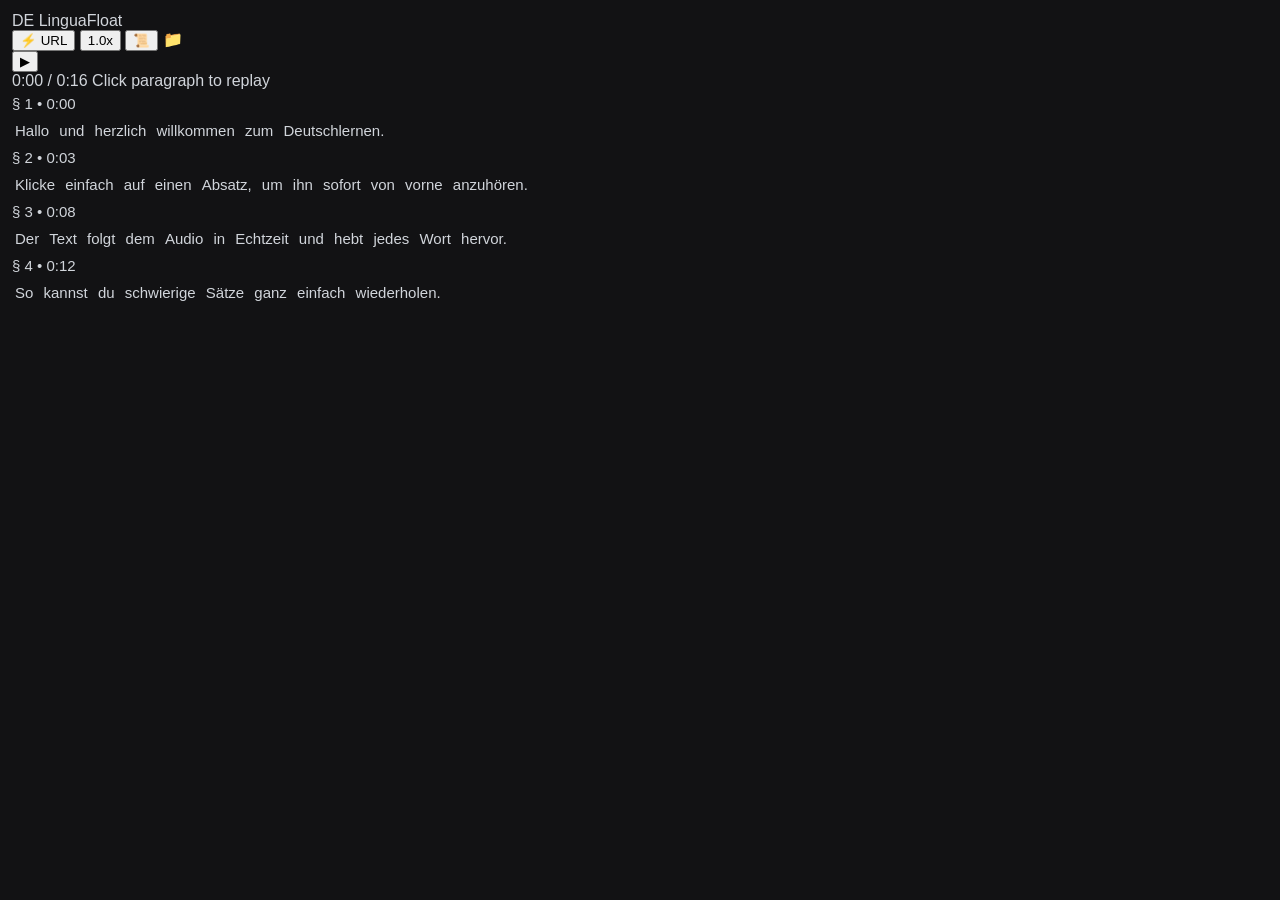
==== .antigravity/src/ui/index.html @ 496aa8ab "feat: redesign LinguaFloat corner widget with pywebview and paragraph replay" ====
<!DOCTYPE html>
<html lang="de">
<head>
  <meta charset="UTF-8">
  <meta name="viewport" content="width=device-width, initial-scale=1.0">
  <title>LinguaFloat DE</title>
  <link rel="stylesheet" href="style.css">
</head>
<body>

  <!-- Ultra-Compact Widget Container -->
  <div class="mini-app">

    <!-- Top Mini Toolbar (28px) -->
    <header class="mini-header">
      <div class="header-left">
        <span class="badge-de">DE</span>
        <span id="header-title" class="header-title">LinguaFloat</span>
      </div>

      <div class="header-right">
        <!-- Quick URL Input Button -->
        <button id="btn-open-url-modal" class="btn-tool" title="Load YouTube URL">⚡ URL</button>
        
        <!-- Speed Cycle Button -->
        <button id="btn-cycle-speed" class="btn-tool" title="Playback Speed">1.0x</button>

        <!-- Auto-scroll status indicator -->
        <button id="btn-toggle-scroll" class="btn-tool active" title="Auto-Scroll ON/OFF">📜</button>

        <!-- Local file load -->
        <label class="btn-tool" title="Open local audio/json">
          📁
          <input type="file" id="local-file-input" accept="audio/*,.json" style="display: none;">
        </label>
      </div>
    </header>

    <!-- Mini Player Bar (28px) -->
    <div class="mini-player-bar">
      <button id="btn-play-pause" class="btn-play-mini" title="Play / Pause">▶</button>
      
      <div class="time-and-progress">
        <div class="time-row">
          <span id="time-display" class="time-text">0:00 / 0:00</span>
          <span id="status-hint" class="status-hint">Click paragraph to replay</span>
        </div>
        <div id="progress-container" class="progress-container">
          <div id="progress-fill" class="progress-fill"></div>
        </div>
      </div>
    </div>

    <!-- YouTube Hidden / Mini Player Mount -->
    <div id="yt-player-container" class="yt-container" style="display: none;">
      <div id="yt-player"></div>
    </div>

    <!-- HTML5 Audio Element for Local / Streamed Audio -->
    <audio id="audio-engine" preload="auto" style="display: none;"></audio>

    <!-- Main Paragraphs Scroll Area -->
    <main id="transcript-container" class="transcript-scroll">
      <!-- Injected dynamically as .parrafo elements -->
    </main>

    <!-- Quick URL Modal / Dropdown -->
    <div id="url-modal" class="url-modal" style="display: none;">
      <div class="url-modal-content">
        <input 
          type="text" 
          id="yt-url-input" 
          class="url-input" 
          placeholder="Paste YouTube Link..."
        />
        <div class="modal-buttons">
          <button id="btn-submit-url" class="btn-modal-primary">Load</button>
          <button id="btn-close-modal" class="btn-modal-secondary">Cancel</button>
        </div>
      </div>
    </div>

  </div>

  <script src="app.js"></script>
</body>
</html>
---- .antigravity/src/ui/style.css ----
body {
    margin: 0;
    padding: 12px;
    background-color: #121214;
    color: #d1d5db;
    font-family: -apple-system, BlinkMacSystemFont, "Segoe UI", Roboto, sans-serif;
    overflow: hidden;
    display: flex;
    flex-direction: column;
    height: 100vh;
    box-sizing: border-box;
}

#audio-player {
    width: 100%;
    height: 36px;
    margin-bottom: 10px;
    outline: none;
}

#transcript-container {
    flex: 1;
    overflow-y: auto;
    line-height: 1.8;
    font-size: 15px;
    padding-right: 6px;
}

/* Custom minimal scrollbar */
#transcript-container::-webkit-scrollbar {
    width: 4px;
}

#transcript-container::-webkit-scrollbar-thumb {
    background: #374151;
    border-radius: 4px;
}

.word {
    cursor: pointer;
    padding: 1px 3px;
    border-radius: 4px;
    transition: background-color 0.12s ease, color 0.12s ease;
}

.word:hover {
    background-color: #27272a;
    color: #ffffff;
}

.word.active {
    background-color: #f59e0b;
    color: #000000;
    font-weight: 600;
}
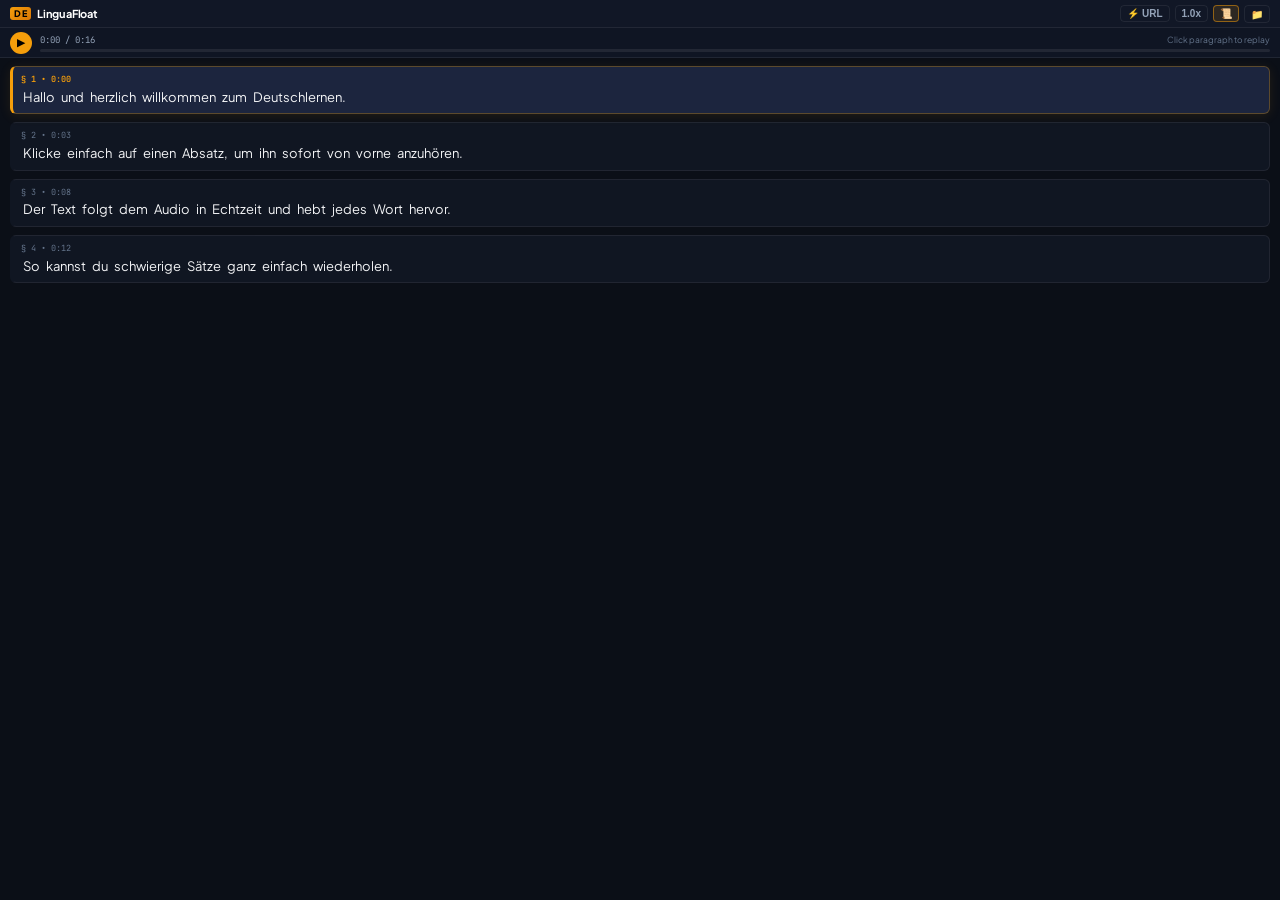
==== commit 7a4b0787: "feat: add animated processing loader and progress bar for URL loading" ====
--- a/.antigravity/src/ui/index.html
+++ b/.antigravity/src/ui/index.html
@@ -64,6 +64,19 @@
       <!-- Injected dynamically as .parrafo elements -->
     </main>
 
+    <!-- Processing Progress Overlay -->
+    <div id="loader-overlay" class="loader-overlay" style="display: none;">
+      <div class="loader-card">
+        <div class="loader-spinner"></div>
+        <div id="loader-title" class="loader-title">Processing Audio...</div>
+        <div id="loader-sub" class="loader-sub">Downloading audio stream...</div>
+        <div class="loader-track">
+          <div id="loader-bar" class="loader-bar"></div>
+        </div>
+        <span id="loader-pct" class="loader-pct">0%</span>
+      </div>
+    </div>
+
     <!-- Quick URL Modal / Dropdown -->
     <div id="url-modal" class="url-modal" style="display: none;">
       <div class="url-modal-content">
--- a/.antigravity/src/ui/style.css
+++ b/.antigravity/src/ui/style.css
@@ -1,55 +1,443 @@
-body {
-    margin: 0;
-    padding: 12px;
-    background-color: #121214;
-    color: #d1d5db;
-    font-family: -apple-system, BlinkMacSystemFont, "Segoe UI", Roboto, sans-serif;
-    overflow: hidden;
-    display: flex;
-    flex-direction: column;
-    height: 100vh;
-    box-sizing: border-box;
-}
-
-#audio-player {
-    width: 100%;
-    height: 36px;
-    margin-bottom: 10px;
-    outline: none;
-}
-
-#transcript-container {
-    flex: 1;
-    overflow-y: auto;
-    line-height: 1.8;
-    font-size: 15px;
-    padding-right: 6px;
-}
-
-/* Custom minimal scrollbar */
-#transcript-container::-webkit-scrollbar {
-    width: 4px;
-}
-
-#transcript-container::-webkit-scrollbar-thumb {
-    background: #374151;
-    border-radius: 4px;
-}
-
+@import url('https://fonts.googleapis.com/css2?family=Plus+Jakarta+Sans:wght@400;500;600;700&family=JetBrains+Mono:wght@400;600&display=swap');
+
+:root {
+  --bg-app: #0b0f17;
+  --bg-bar: #111726;
+  --bg-card: rgba(20, 27, 43, 0.6);
+  --bg-card-active: rgba(30, 41, 67, 0.9);
+  
+  --accent-gold: #f59e0b;
+  --accent-gold-glow: rgba(245, 158, 11, 0.3);
+  
+  --border-subtle: rgba(255, 255, 255, 0.07);
+  --border-active: #f59e0b;
+  
+  --text-main: #f3f4f6;
+  --text-muted: #94a3b8;
+  --text-dim: #64748b;
+  
+  --font-sans: 'Plus Jakarta Sans', -apple-system, sans-serif;
+  --font-mono: 'JetBrains Mono', monospace;
+}
+
+* {
+  box-sizing: border-box;
+  margin: 0;
+  padding: 0;
+}
+
+html, body {
+  width: 100%;
+  height: 100%;
+  overflow: hidden;
+  background-color: var(--bg-app);
+  color: var(--text-main);
+  font-family: var(--font-sans);
+  user-select: none;
+  -webkit-font-smoothing: antialiased;
+}
+
+/* Main Container */
+.mini-app {
+  display: flex;
+  flex-direction: column;
+  width: 100vw;
+  height: 100vh;
+  position: relative;
+}
+
+/* Top Mini Header (28px) */
+.mini-header {
+  height: 28px;
+  background: var(--bg-bar);
+  border-bottom: 1px solid var(--border-subtle);
+  display: flex;
+  align-items: center;
+  justify-content: space-between;
+  padding: 0 10px;
+  flex-shrink: 0;
+}
+
+.header-left {
+  display: flex;
+  align-items: center;
+  gap: 6px;
+}
+
+.badge-de {
+  background: linear-gradient(135deg, #f59e0b, #d97706);
+  color: #000;
+  font-size: 9px;
+  font-weight: 800;
+  padding: 1px 4px;
+  border-radius: 3px;
+  letter-spacing: 0.5px;
+}
+
+.header-title {
+  font-size: 11px;
+  font-weight: 700;
+  color: #ffffff;
+  letter-spacing: -0.2px;
+  white-space: nowrap;
+  overflow: hidden;
+  text-overflow: ellipsis;
+  max-width: 100px;
+}
+
+.header-right {
+  display: flex;
+  align-items: center;
+  gap: 5px;
+}
+
+.btn-tool {
+  background: transparent;
+  border: 1px solid var(--border-subtle);
+  color: var(--text-muted);
+  font-size: 10px;
+  font-weight: 600;
+  padding: 2px 6px;
+  border-radius: 4px;
+  cursor: pointer;
+  transition: all 0.12s ease;
+  display: flex;
+  align-items: center;
+  gap: 3px;
+}
+
+.btn-tool:hover {
+  background: rgba(255, 255, 255, 0.1);
+  color: #fff;
+  border-color: rgba(255, 255, 255, 0.2);
+}
+
+.btn-tool.active {
+  color: var(--accent-gold);
+  border-color: rgba(245, 158, 11, 0.5);
+  background: rgba(245, 158, 11, 0.12);
+}
+
+/* Mini Player Bar (28px) */
+.mini-player-bar {
+  height: 30px;
+  background: rgba(15, 22, 36, 0.95);
+  border-bottom: 1px solid var(--border-subtle);
+  display: flex;
+  align-items: center;
+  padding: 0 10px;
+  gap: 8px;
+  flex-shrink: 0;
+}
+
+.btn-play-mini {
+  width: 22px;
+  height: 22px;
+  border-radius: 50%;
+  background: var(--accent-gold);
+  color: #000;
+  font-size: 10px;
+  border: none;
+  cursor: pointer;
+  display: flex;
+  align-items: center;
+  justify-content: center;
+  flex-shrink: 0;
+  font-weight: 700;
+  transition: transform 0.1s ease, filter 0.1s ease;
+}
+
+.btn-play-mini:hover {
+  transform: scale(1.08);
+  filter: brightness(1.1);
+}
+
+.time-and-progress {
+  flex: 1;
+  display: flex;
+  flex-direction: column;
+  gap: 3px;
+}
+
+.time-row {
+  display: flex;
+  justify-content: space-between;
+  align-items: center;
+}
+
+.time-text {
+  font-family: var(--font-mono);
+  font-size: 9px;
+  color: var(--text-muted);
+}
+
+.status-hint {
+  font-size: 8.5px;
+  color: var(--text-dim);
+  text-align: right;
+  overflow: hidden;
+  text-overflow: ellipsis;
+  white-space: nowrap;
+}
+
+.progress-container {
+  width: 100%;
+  height: 3px;
+  background: rgba(255, 255, 255, 0.08);
+  border-radius: 2px;
+  cursor: pointer;
+  position: relative;
+  overflow: hidden;
+}
+
+.progress-fill {
+  width: 0%;
+  height: 100%;
+  background: var(--accent-gold);
+  border-radius: 2px;
+  transition: width 0.06s linear;
+}
+
+/* Scrollable Paragraphs Container */
+.transcript-scroll {
+  flex: 1;
+  overflow-y: auto;
+  padding: 8px 10px;
+  display: flex;
+  flex-direction: column;
+  gap: 8px;
+  scroll-behavior: smooth;
+}
+
+/* Minimal Scrollbar */
+.transcript-scroll::-webkit-scrollbar {
+  width: 4px;
+}
+.transcript-scroll::-webkit-scrollbar-thumb {
+  background: rgba(255, 255, 255, 0.15);
+  border-radius: 4px;
+}
+
+/* Paragraph (Parrafo) */
+.parrafo {
+  background: var(--bg-card);
+  border: 1px solid var(--border-subtle);
+  border-left: 3px solid transparent;
+  border-radius: 6px;
+  padding: 6px 8px;
+  line-height: 1.5;
+  font-size: 13px;
+  cursor: pointer;
+  transition: all 0.15s ease;
+  user-select: text;
+  position: relative;
+}
+
+.parrafo:hover {
+  background: rgba(30, 41, 62, 0.7);
+  border-color: rgba(255, 255, 255, 0.15);
+}
+
+.parrafo:active {
+  transform: scale(0.99);
+}
+
+/* Active Paragraph */
+.parrafo.active-parrafo {
+  background: var(--bg-card-active);
+  border-left-color: var(--border-active);
+  border-top-color: rgba(245, 158, 11, 0.3);
+  border-right-color: rgba(245, 158, 11, 0.3);
+  border-bottom-color: rgba(245, 158, 11, 0.3);
+  box-shadow: 0 2px 12px rgba(245, 158, 11, 0.1);
+}
+
+.parrafo-meta {
+  display: flex;
+  align-items: center;
+  justify-content: space-between;
+  margin-bottom: 2px;
+}
+
+.parrafo-tag {
+  font-family: var(--font-mono);
+  font-size: 8.5px;
+  color: var(--text-dim);
+}
+
+.parrafo.active-parrafo .parrafo-tag {
+  color: var(--accent-gold);
+  font-weight: 600;
+}
+
+/* Spoken Words */
 .word {
-    cursor: pointer;
-    padding: 1px 3px;
-    border-radius: 4px;
-    transition: background-color 0.12s ease, color 0.12s ease;
+  display: inline-block;
+  color: var(--text-main);
+  padding: 0 1px;
+  margin: 0 1px;
+  border-radius: 3px;
+  transition: background-color 0.1s ease, color 0.1s ease;
 }
 
 .word:hover {
-    background-color: #27272a;
-    color: #ffffff;
+  background-color: rgba(255, 255, 255, 0.15);
 }
 
 .word.active {
-    background-color: #f59e0b;
-    color: #000000;
-    font-weight: 600;
+  background-color: var(--accent-gold);
+  color: #000000;
+  font-weight: 700;
+  box-shadow: 0 0 8px var(--accent-gold-glow);
+}
+
+/* Quick URL Modal */
+.url-modal {
+  position: absolute;
+  top: 0;
+  left: 0;
+  width: 100%;
+  height: 100%;
+  background: rgba(0, 0, 0, 0.75);
+  backdrop-filter: blur(4px);
+  display: flex;
+  align-items: center;
+  justify-content: center;
+  padding: 12px;
+  z-index: 100;
+}
+
+.url-modal-content {
+  background: var(--bg-bar);
+  border: 1px solid var(--border-active);
+  border-radius: 8px;
+  padding: 12px;
+  width: 100%;
+  display: flex;
+  flex-direction: column;
+  gap: 8px;
+  box-shadow: 0 8px 24px rgba(0, 0, 0, 0.6);
+}
+
+.url-input {
+  background: rgba(0, 0, 0, 0.5);
+  border: 1px solid var(--border-subtle);
+  color: #fff;
+  font-size: 11px;
+  padding: 6px 8px;
+  border-radius: 4px;
+  outline: none;
+  font-family: var(--font-sans);
+}
+
+.url-input:focus {
+  border-color: var(--accent-gold);
+}
+
+.modal-buttons {
+  display: flex;
+  gap: 6px;
+  justify-content: flex-end;
+}
+
+.btn-modal-primary {
+  background: var(--accent-gold);
+  color: #000;
+  font-weight: 700;
+  font-size: 10px;
+  padding: 4px 10px;
+  border-radius: 4px;
+  border: none;
+  cursor: pointer;
+}
+
+.btn-modal-secondary {
+  background: transparent;
+  color: var(--text-muted);
+  font-size: 10px;
+  padding: 4px 8px;
+  border-radius: 4px;
+  border: 1px solid var(--border-subtle);
+  cursor: pointer;
+}
+
+/* Processing Loader Overlay */
+.loader-overlay {
+  position: absolute;
+  top: 0;
+  left: 0;
+  width: 100%;
+  height: 100%;
+  background: rgba(11, 15, 23, 0.88);
+  backdrop-filter: blur(8px);
+  display: flex;
+  align-items: center;
+  justify-content: center;
+  padding: 16px;
+  z-index: 200;
+}
+
+.loader-card {
+  background: rgba(17, 23, 38, 0.95);
+  border: 1px solid var(--border-active);
+  border-radius: 10px;
+  padding: 16px 14px;
+  width: 100%;
+  display: flex;
+  flex-direction: column;
+  align-items: center;
+  text-align: center;
+  gap: 8px;
+  box-shadow: 0 10px 30px rgba(0, 0, 0, 0.7);
+}
+
+.loader-spinner {
+  width: 24px;
+  height: 24px;
+  border: 2.5px solid rgba(245, 158, 11, 0.2);
+  border-top-color: var(--accent-gold);
+  border-radius: 50%;
+  animation: spin 0.8s linear infinite;
+}
+
+@keyframes spin {
+  to { transform: rotate(360deg); }
+}
+
+.loader-title {
+  font-size: 11px;
+  font-weight: 700;
+  color: #ffffff;
+}
+
+.loader-sub {
+  font-size: 9px;
+  color: var(--text-muted);
+  min-height: 14px;
+}
+
+.loader-track {
+  width: 100%;
+  height: 5px;
+  background: rgba(255, 255, 255, 0.08);
+  border-radius: 3px;
+  overflow: hidden;
+  position: relative;
+  margin-top: 2px;
+}
+
+.loader-bar {
+  width: 0%;
+  height: 100%;
+  background: linear-gradient(90deg, #f59e0b, #fbbf24);
+  border-radius: 3px;
+  transition: width 0.3s ease;
+  box-shadow: 0 0 10px var(--accent-gold-glow);
+}
+
+.loader-pct {
+  font-family: var(--font-mono);
+  font-size: 9px;
+  color: var(--accent-gold);
+  font-weight: 700;
 }
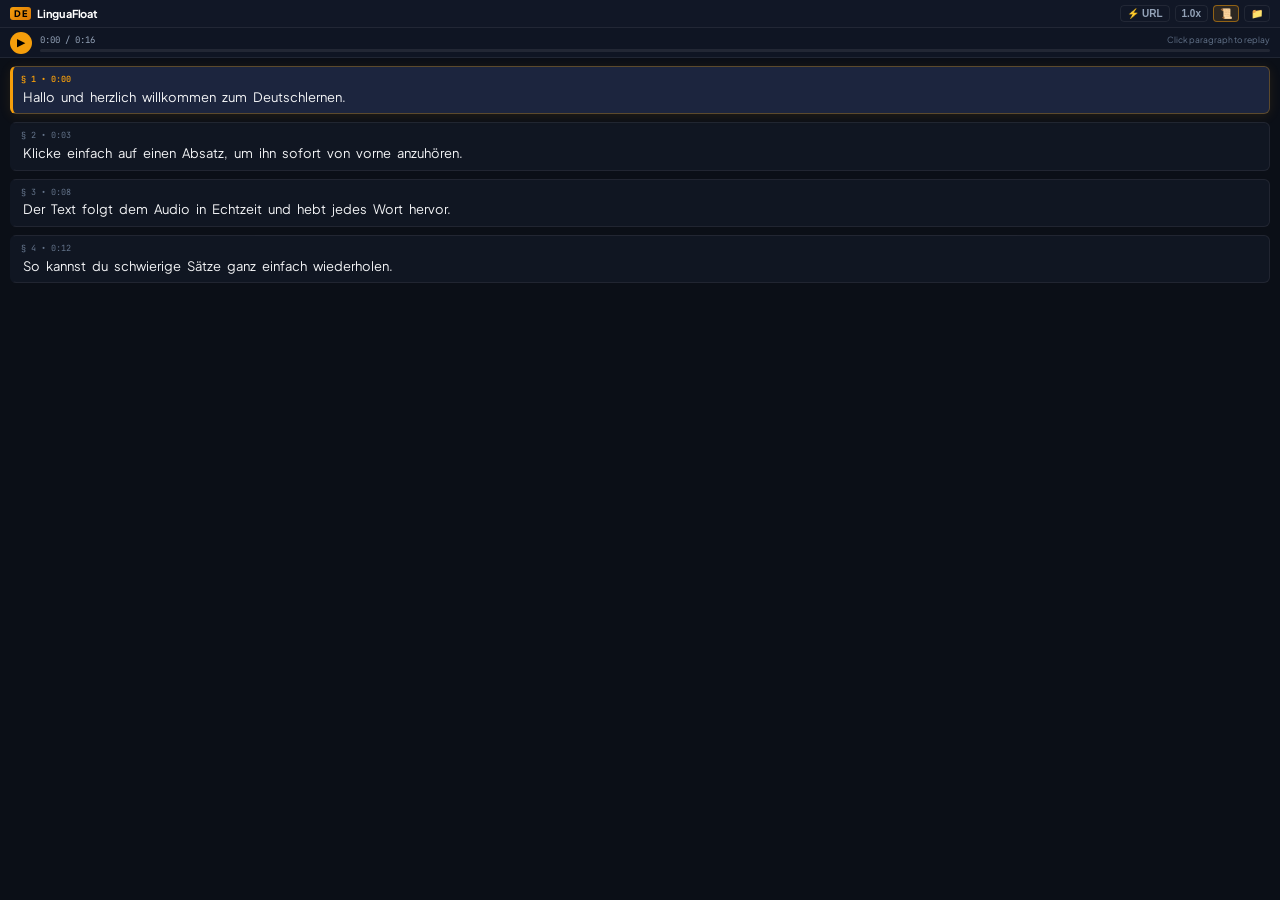
==== commit 4713fd22: "feat: add Saved Lessons library modal and automatic audio/transcript companion pairing" ====
--- a/.antigravity/src/ui/index.html
+++ b/.antigravity/src/ui/index.html
@@ -28,11 +28,9 @@
         <!-- Auto-scroll status indicator -->
         <button id="btn-toggle-scroll" class="btn-tool active" title="Auto-Scroll ON/OFF">📜</button>
 
-        <!-- Local file load -->
-        <label class="btn-tool" title="Open local audio/json">
-          📁
-          <input type="file" id="local-file-input" accept="audio/*,.json" style="display: none;">
-        </label>
+        <!-- Saved Library & Local file load -->
+        <button id="btn-open-library-modal" class="btn-tool" title="Saved Lessons & Local Files">📁</button>
+        <input type="file" id="local-file-input" accept="audio/*,.json" multiple style="display: none;">
       </div>
     </header>
 
@@ -93,6 +91,22 @@
       </div>
     </div>
 
+    <!-- Library Modal: Saved in downloads/ & Local files -->
+    <div id="library-modal" class="url-modal" style="display: none;">
+      <div class="url-modal-content library-modal-content">
+        <div class="library-header">
+          <span class="library-title">📁 Saved Lessons</span>
+          <button id="btn-close-library" class="btn-modal-close" title="Close">✕</button>
+        </div>
+        <div id="library-list" class="library-list">
+          <div class="library-loading">Loading saved lessons...</div>
+        </div>
+        <div class="library-footer">
+          <button id="btn-browse-local" class="btn-modal-secondary" style="width: 100%;">📂 Browse Local (Audio + JSON)</button>
+        </div>
+      </div>
+    </div>
+
   </div>
 
   <script src="app.js"></script>
--- a/.antigravity/src/ui/style.css
+++ b/.antigravity/src/ui/style.css
@@ -118,6 +118,13 @@
   background: rgba(245, 158, 11, 0.12);
 }
 
+.btn-tool.browsing {
+  color: #38bdf8;
+  border-color: rgba(56, 189, 248, 0.5);
+  background: rgba(56, 189, 248, 0.15);
+  box-shadow: 0 0 8px rgba(56, 189, 248, 0.25);
+}
+
 /* Mini Player Bar (28px) */
 .mini-player-bar {
   height: 30px;
@@ -178,6 +185,12 @@
   overflow: hidden;
   text-overflow: ellipsis;
   white-space: nowrap;
+  cursor: pointer;
+  transition: color 0.15s ease;
+}
+
+.status-hint:hover {
+  color: var(--accent-gold);
 }
 
 .progress-container {
@@ -203,10 +216,13 @@
   flex: 1;
   overflow-y: auto;
   padding: 8px 10px;
+  /* Generous bottom padding so any paragraph (including the last) can reach the top */
+  padding-bottom: calc(100vh - 90px);
   display: flex;
   flex-direction: column;
   gap: 8px;
   scroll-behavior: smooth;
+  position: relative;
 }
 
 /* Minimal Scrollbar */
@@ -361,6 +377,109 @@
   cursor: pointer;
 }
 
+/* Library Modal Styles */
+.library-modal-content {
+  max-height: 85vh;
+  display: flex;
+  flex-direction: column;
+}
+
+.library-header {
+  display: flex;
+  align-items: center;
+  justify-content: space-between;
+  border-bottom: 1px solid var(--border-subtle);
+  padding-bottom: 6px;
+}
+
+.library-title {
+  font-size: 11px;
+  font-weight: 700;
+  color: var(--accent-gold);
+}
+
+.btn-modal-close {
+  background: transparent;
+  border: none;
+  color: var(--text-muted);
+  font-size: 11px;
+  cursor: pointer;
+  padding: 2px 4px;
+  border-radius: 3px;
+}
+
+.btn-modal-close:hover {
+  color: #fff;
+  background: rgba(255, 255, 255, 0.1);
+}
+
+.library-list {
+  display: flex;
+  flex-direction: column;
+  gap: 6px;
+  max-height: 140px;
+  overflow-y: auto;
+  padding: 4px 0;
+}
+
+.library-item {
+  background: rgba(255, 255, 255, 0.04);
+  border: 1px solid var(--border-subtle);
+  border-radius: 5px;
+  padding: 6px 8px;
+  display: flex;
+  align-items: center;
+  justify-content: space-between;
+  cursor: pointer;
+  transition: all 0.12s ease;
+}
+
+.library-item:hover {
+  background: rgba(245, 158, 11, 0.12);
+  border-color: rgba(245, 158, 11, 0.4);
+}
+
+.library-item-info {
+  display: flex;
+  flex-direction: column;
+  gap: 2px;
+  overflow: hidden;
+  max-width: 190px;
+}
+
+.library-item-title {
+  font-size: 10.5px;
+  font-weight: 600;
+  color: #fff;
+  white-space: nowrap;
+  overflow: hidden;
+  text-overflow: ellipsis;
+}
+
+.library-item-meta {
+  font-size: 8.5px;
+  color: var(--text-dim);
+}
+
+.library-play-btn {
+  background: var(--accent-gold);
+  color: #000;
+  border: none;
+  font-size: 9px;
+  font-weight: 700;
+  padding: 3px 6px;
+  border-radius: 3px;
+  cursor: pointer;
+  flex-shrink: 0;
+}
+
+.library-loading, .library-empty {
+  font-size: 10px;
+  color: var(--text-dim);
+  text-align: center;
+  padding: 12px 0;
+}
+
 /* Processing Loader Overlay */
 .loader-overlay {
   position: absolute;
@@ -440,4 +559,4 @@
   font-size: 9px;
   color: var(--accent-gold);
   font-weight: 700;
-}+}
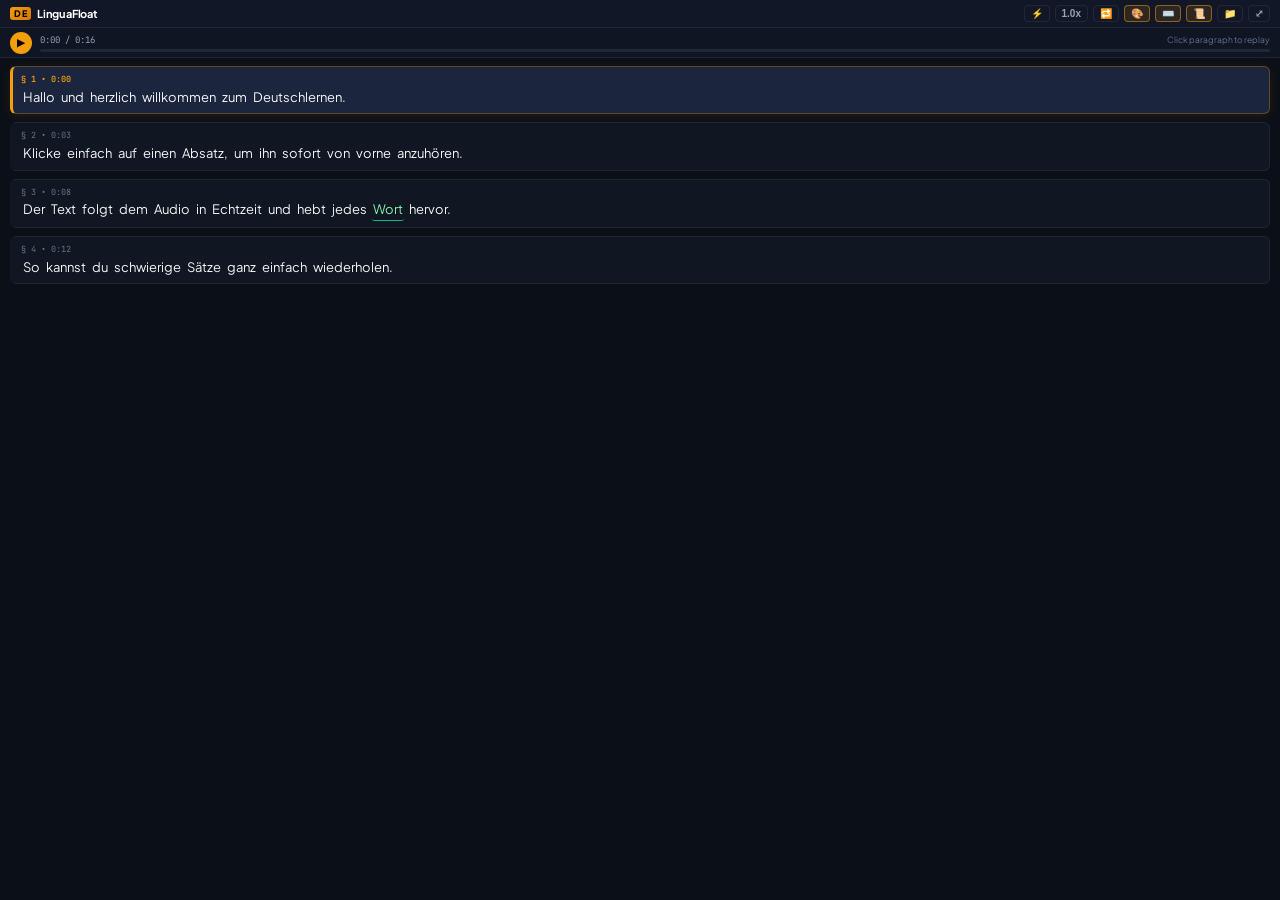
==== commit 5c779da1: "feat: implement noun gender highlighting, shadowing loop, local audio transcriber, shortcuts toggle," ====
--- a/.antigravity/src/ui/index.html
+++ b/.antigravity/src/ui/index.html
@@ -20,10 +20,19 @@
 
       <div class="header-right">
         <!-- Quick URL Input Button -->
-        <button id="btn-open-url-modal" class="btn-tool" title="Load YouTube URL">⚡ URL</button>
+        <button id="btn-open-url-modal" class="btn-tool" title="Load YouTube URL">⚡</button>
         
         <!-- Speed Cycle Button -->
         <button id="btn-cycle-speed" class="btn-tool" title="Playback Speed">1.0x</button>
+
+        <!-- Shadowing / Auto-Loop toggle -->
+        <button id="btn-cycle-loop" class="btn-tool" title="Loop Sentence: OFF / 1x / 2x / ∞">🔁</button>
+
+        <!-- Noun Gender Highlighting toggle (der=blue, die=red, das=green) -->
+        <button id="btn-toggle-gender" class="btn-tool active" title="Noun Genders (der=blue, die=red, das=green)">🎨</button>
+
+        <!-- Global Keyboard Shortcuts toggle (Space, R, Arrows) -->
+        <button id="btn-toggle-shortcuts" class="btn-tool active" title="Hotkeys: Space=Play, R=Replay, ↓/↑=Next/Prev">⌨️</button>
 
         <!-- Auto-scroll status indicator -->
         <button id="btn-toggle-scroll" class="btn-tool active" title="Auto-Scroll ON/OFF">📜</button>
@@ -31,8 +40,21 @@
         <!-- Saved Library & Local file load -->
         <button id="btn-open-library-modal" class="btn-tool" title="Saved Lessons & Local Files">📁</button>
         <input type="file" id="local-file-input" accept="audio/*,.json" multiple style="display: none;">
+
+        <!-- Ticker Mode toggle -->
+        <button id="btn-toggle-ticker" class="btn-tool" title="Ultra-Compact Ticker Mode (T)">⤢</button>
       </div>
     </header>
+
+    <!-- Ultra-compact Ticker Bar (Displayed in Ticker Mode) -->
+    <div id="ticker-bar" class="ticker-bar" style="display: none;">
+      <button id="btn-ticker-play" class="btn-play-mini" title="Play / Pause">▶</button>
+      <div id="ticker-text" class="ticker-text">
+        <span id="ticker-seg-badge" class="ticker-badge">§ 1</span>
+        <span id="ticker-words-mount" class="ticker-words-mount"></span>
+      </div>
+      <button id="btn-ticker-expand" class="btn-tool active" title="Expand Window (T)">⤢</button>
+    </div>
 
     <!-- Mini Player Bar (28px) -->
     <div class="mini-player-bar">
--- a/.antigravity/src/ui/style.css
+++ b/.antigravity/src/ui/style.css
@@ -307,6 +307,94 @@
   box-shadow: 0 0 8px var(--accent-gold-glow);
 }
 
+/* Noun Gender Highlighting (der=blue, die=red, das=green) */
+.genders-enabled .noun-m {
+  color: #93c5fd;
+  border-bottom: 1.5px solid #3b82f6;
+}
+.genders-enabled .noun-f {
+  color: #fca5a5;
+  border-bottom: 1.5px solid #ef4444;
+}
+.genders-enabled .noun-n {
+  color: #86efac;
+  border-bottom: 1.5px solid #10b981;
+}
+.genders-enabled .word.active.noun-m,
+.genders-enabled .word.active.noun-f,
+.genders-enabled .word.active.noun-n {
+  color: #000000;
+  border-bottom-color: transparent;
+}
+
+/* Loop / Shadowing Active Button */
+.btn-tool.looping {
+  color: #c084fc;
+  border-color: rgba(192, 132, 252, 0.5);
+  background: rgba(192, 132, 252, 0.15);
+  font-weight: 700;
+}
+
+/* Ultra-Compact Ticker Bar (36px mini strip) */
+.ticker-bar {
+  height: 36px;
+  width: 100vw;
+  background: rgba(15, 22, 36, 0.98);
+  display: flex;
+  align-items: center;
+  padding: 0 8px;
+  gap: 8px;
+  border-bottom: 1px solid var(--border-active);
+  box-sizing: border-box;
+  overflow: hidden;
+  user-select: none;
+}
+
+.ticker-text {
+  flex: 1;
+  display: flex;
+  align-items: center;
+  gap: 6px;
+  overflow: hidden;
+  white-space: nowrap;
+}
+
+.ticker-badge {
+  font-family: var(--font-mono);
+  font-size: 8px;
+  background: rgba(245, 158, 11, 0.2);
+  color: var(--accent-gold);
+  border: 1px solid rgba(245, 158, 11, 0.4);
+  padding: 1px 4px;
+  border-radius: 3px;
+  flex-shrink: 0;
+}
+
+.ticker-words-mount {
+  font-size: 11px;
+  color: #cbd5e1;
+  overflow: hidden;
+  text-overflow: ellipsis;
+  white-space: nowrap;
+}
+
+.mini-app.ticker-active .mini-header,
+.mini-app.ticker-active .mini-player-bar,
+.mini-app.ticker-active .transcript-scroll {
+  display: none !important;
+}
+
+.mini-app.ticker-active {
+  height: 36px !important;
+  min-height: 36px !important;
+  max-height: 36px !important;
+  overflow: hidden;
+}
+
+.mini-app.ticker-active #ticker-bar {
+  display: flex !important;
+}
+
 /* Quick URL Modal */
 .url-modal {
   position: absolute;
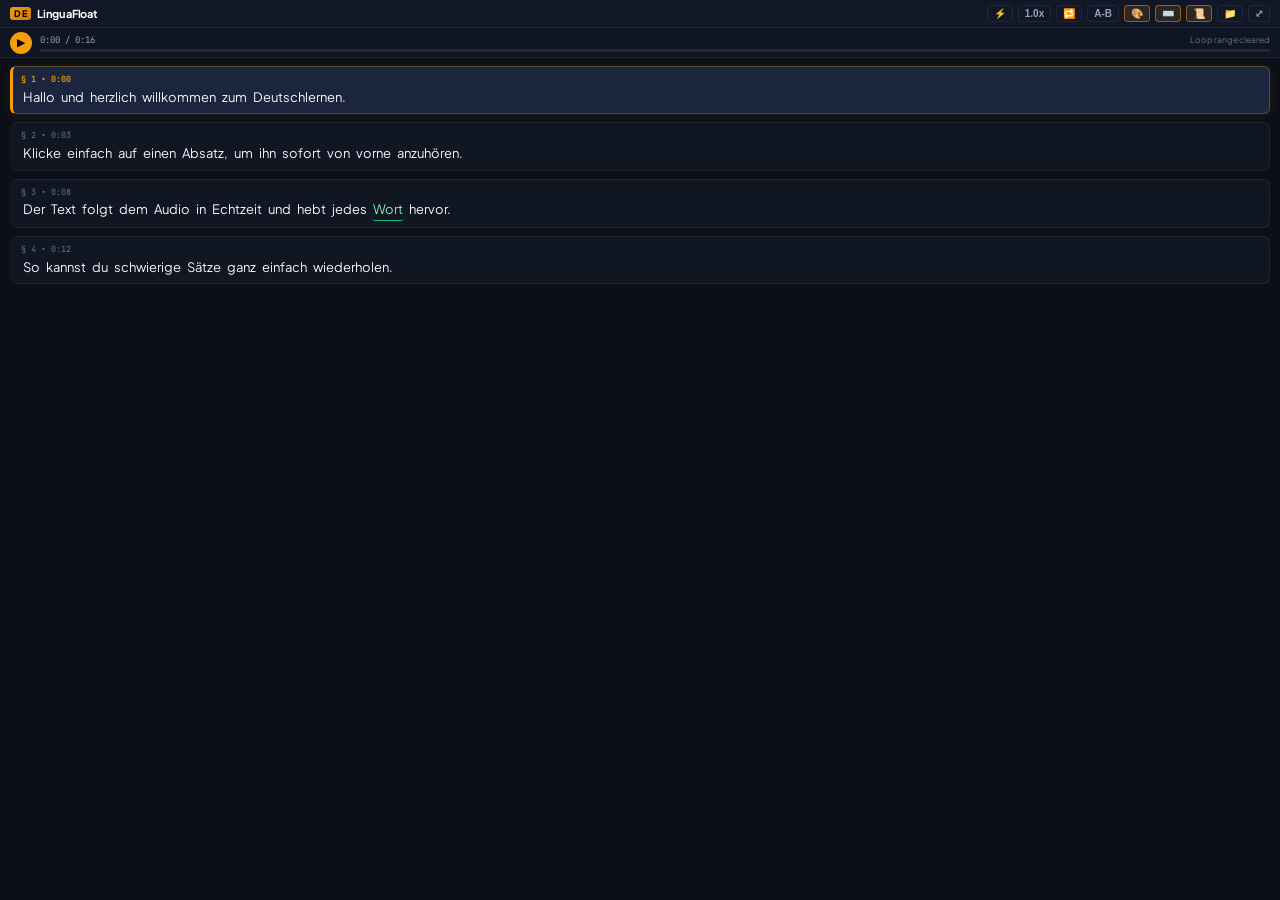
==== commit ebf96dfd: "feat: add multi-paragraph range selection and A-B loop cycle" ====
--- a/.antigravity/src/ui/index.html
+++ b/.antigravity/src/ui/index.html
@@ -27,6 +27,9 @@
 
         <!-- Shadowing / Auto-Loop toggle -->
         <button id="btn-cycle-loop" class="btn-tool" title="Loop Sentence: OFF / 1x / 2x / ∞">🔁</button>
+
+        <!-- Multi-Paragraph A-B Range Loop -->
+        <button id="btn-ab-loop" class="btn-tool" title="Multi-Paragraph Loop (Shift+Click or click here)">A-B</button>
 
         <!-- Noun Gender Highlighting toggle (der=blue, die=red, das=green) -->
         <button id="btn-toggle-gender" class="btn-tool active" title="Noun Genders (der=blue, die=red, das=green)">🎨</button>
@@ -63,6 +66,7 @@
       <div class="time-and-progress">
         <div class="time-row">
           <span id="time-display" class="time-text">0:00 / 0:00</span>
+          <span id="range-badge" class="range-badge" style="display: none;" title="Click to clear loop range">🔁 § A–B ✕</span>
           <span id="status-hint" class="status-hint">Click paragraph to replay</span>
         </div>
         <div id="progress-container" class="progress-container">
--- a/.antigravity/src/ui/style.css
+++ b/.antigravity/src/ui/style.css
@@ -268,6 +268,68 @@
   box-shadow: 0 2px 12px rgba(245, 158, 11, 0.1);
 }
 
+/* Multi-Paragraph Loop Range Styling */
+.parrafo.in-loop-range {
+  background: rgba(168, 85, 247, 0.08);
+  border-left: 3px solid #c084fc;
+}
+
+.parrafo.loop-range-start {
+  border-top: 1px solid rgba(192, 132, 252, 0.5);
+  box-shadow: 0 -2px 8px rgba(192, 132, 252, 0.15);
+}
+
+.parrafo.loop-range-end {
+  border-bottom: 1px solid rgba(192, 132, 252, 0.5);
+  box-shadow: 0 2px 8px rgba(192, 132, 252, 0.15);
+}
+
+.parrafo.in-loop-range.active-parrafo {
+  background: rgba(168, 85, 247, 0.18);
+  border-left-color: var(--accent-gold);
+  box-shadow: 0 2px 14px rgba(245, 158, 11, 0.18);
+}
+
+.loop-range-badge {
+  font-family: var(--font-mono);
+  font-size: 8px;
+  font-weight: 800;
+  padding: 0 4px;
+  border-radius: 2px;
+  background: #a855f7;
+  color: #fff;
+  margin-right: 4px;
+  display: inline-block;
+}
+
+.range-badge {
+  font-family: var(--font-mono);
+  font-size: 8.5px;
+  font-weight: 700;
+  background: rgba(168, 85, 247, 0.2);
+  color: #c084fc;
+  border: 1px solid rgba(168, 85, 247, 0.4);
+  padding: 1px 5px;
+  border-radius: 3px;
+  cursor: pointer;
+  transition: all 0.15s ease;
+  white-space: nowrap;
+}
+
+.range-badge:hover {
+  background: rgba(239, 68, 68, 0.25);
+  color: #f87171;
+  border-color: rgba(239, 68, 68, 0.5);
+}
+
+.btn-tool.range-active {
+  color: #c084fc;
+  border-color: rgba(192, 132, 252, 0.6);
+  background: rgba(192, 132, 252, 0.2);
+  box-shadow: 0 0 8px rgba(192, 132, 252, 0.35);
+  font-weight: 700;
+}
+
 .parrafo-meta {
   display: flex;
   align-items: center;
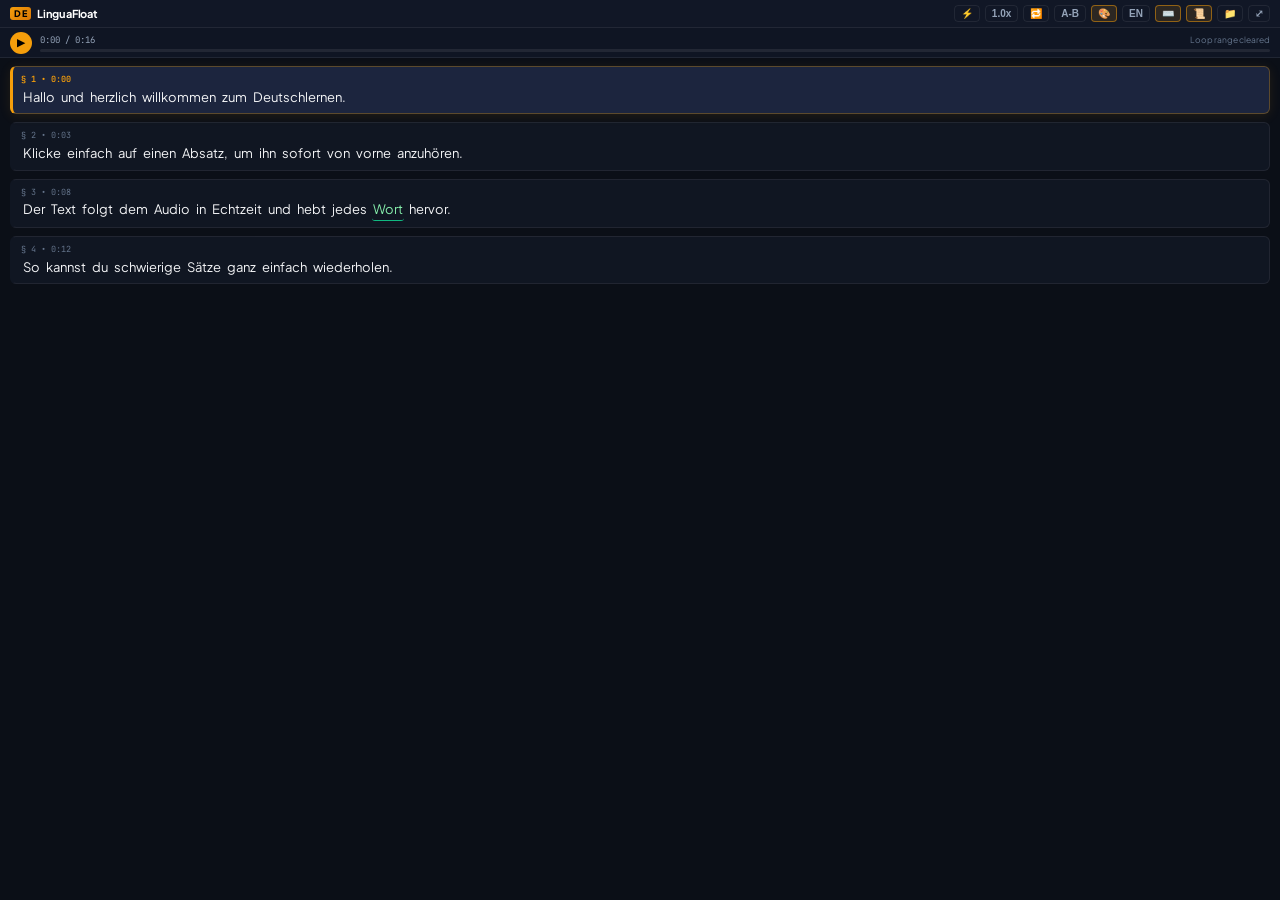
==== commit fd50eb1e: "feat: in-app rename modal, english translation subtitles, and background-safe looping engine" ====
--- a/.antigravity/src/ui/index.html
+++ b/.antigravity/src/ui/index.html
@@ -33,6 +33,9 @@
 
         <!-- Noun Gender Highlighting toggle (der=blue, die=red, das=green) -->
         <button id="btn-toggle-gender" class="btn-tool active" title="Noun Genders (der=blue, die=red, das=green)">🎨</button>
+
+        <!-- English Translation Toggle (Show/Hide English text) -->
+        <button id="btn-toggle-translation" class="btn-tool" title="Show / Hide English Translations (E)">EN</button>
 
         <!-- Global Keyboard Shortcuts toggle (Space, R, Arrows) -->
         <button id="btn-toggle-shortcuts" class="btn-tool active" title="Hotkeys: Space=Play, R=Replay, ↓/↑=Next/Prev">⌨️</button>
@@ -88,6 +91,16 @@
       <!-- Injected dynamically as .parrafo elements -->
     </main>
 
+    <!-- Floating Selected Expression Popover -->
+    <div id="expression-popover" class="expression-popover" style="display: none;">
+      <div class="popover-top">
+        <span class="popover-badge">DE ➔ EN</span>
+        <button id="btn-close-popover" class="btn-popover-close" title="Close">✕</button>
+      </div>
+      <div id="popover-de-text" class="popover-original"></div>
+      <div id="popover-en-text" class="popover-translation">Translating...</div>
+    </div>
+
     <!-- Processing Progress Overlay -->
     <div id="loader-overlay" class="loader-overlay" style="display: none;">
       <div class="loader-card">
@@ -117,6 +130,25 @@
       </div>
     </div>
 
+    <!-- In-App Lesson Rename Modal -->
+    <div id="rename-modal" class="url-modal" style="display: none;">
+      <div class="url-modal-content rename-modal-content">
+        <div class="library-header">
+          <span class="library-title">✏️ Rename Lesson</span>
+          <button id="btn-close-rename" class="btn-modal-close" title="Close">✕</button>
+        </div>
+        <div class="rename-body">
+          <p class="modal-hint">Enter new name for audio and transcript:</p>
+          <input type="text" id="rename-input" class="url-input" placeholder="Lesson title..." spellcheck="false" autocomplete="off" />
+          <div id="rename-error" class="modal-error-msg" style="display: none;"></div>
+        </div>
+        <div class="modal-buttons" style="margin-top: 8px;">
+          <button id="btn-confirm-rename" class="btn-modal-primary">Rename</button>
+          <button id="btn-cancel-rename" class="btn-modal-secondary">Cancel</button>
+        </div>
+      </div>
+    </div>
+
     <!-- Library Modal: Saved in downloads/ & Local files -->
     <div id="library-modal" class="url-modal" style="display: none;">
       <div class="url-modal-content library-modal-content">
--- a/.antigravity/src/ui/style.css
+++ b/.antigravity/src/ui/style.css
@@ -611,6 +611,30 @@
   color: var(--text-dim);
 }
 
+.library-item-actions {
+  display: flex;
+  align-items: center;
+  gap: 4px;
+  flex-shrink: 0;
+}
+
+.library-btn-rename {
+  background: rgba(255, 255, 255, 0.08);
+  color: var(--text-muted);
+  border: 1px solid rgba(255, 255, 255, 0.15);
+  font-size: 9px;
+  padding: 3px 5px;
+  border-radius: 3px;
+  cursor: pointer;
+  transition: all 0.12s ease;
+}
+
+.library-btn-rename:hover {
+  background: rgba(168, 85, 247, 0.25);
+  color: #c084fc;
+  border-color: rgba(168, 85, 247, 0.5);
+}
+
 .library-play-btn {
   background: var(--accent-gold);
   color: #000;
@@ -621,6 +645,15 @@
   border-radius: 3px;
   cursor: pointer;
   flex-shrink: 0;
+}
+
+.header-title.has-lesson {
+  cursor: pointer;
+}
+
+.header-title.has-lesson:hover {
+  color: var(--accent-gold);
+  text-decoration: underline;
 }
 
 .library-loading, .library-empty {
@@ -710,3 +743,140 @@
   color: var(--accent-gold);
   font-weight: 700;
 }
+
+/* English Translation Styles */
+.btn-tool#btn-toggle-translation.active {
+  background: rgba(56, 189, 248, 0.2);
+  color: #38bdf8;
+  border-color: rgba(56, 189, 248, 0.5);
+  box-shadow: 0 0 8px rgba(56, 189, 248, 0.3);
+}
+
+.parrafo-translation {
+  margin-top: 4px;
+  padding-top: 3px;
+  border-top: 1px dashed rgba(255, 255, 255, 0.08);
+  font-size: 10.5px;
+  line-height: 1.35;
+  color: #94a3b8;
+  font-style: italic;
+  user-select: text;
+  transition: color 0.15s ease;
+}
+
+.parrafo.active-parrafo .parrafo-translation {
+  color: #e2e8f0;
+  border-top-color: rgba(245, 158, 11, 0.25);
+}
+
+.parrafo-translation.translating {
+  color: var(--text-dim);
+  font-style: italic;
+  opacity: 0.7;
+  animation: pulse-trans 1.4s ease-in-out infinite;
+}
+
+@keyframes pulse-trans {
+  0%, 100% { opacity: 0.4; }
+  50% { opacity: 0.9; }
+}
+
+/* In-App Rename Modal */
+.rename-modal-content {
+  width: 290px;
+  max-width: 92vw;
+  display: flex;
+  flex-direction: column;
+  gap: 8px;
+}
+
+.rename-body {
+  display: flex;
+  flex-direction: column;
+  gap: 4px;
+}
+
+.modal-hint {
+  font-size: 9.5px;
+  color: var(--text-muted);
+  margin-bottom: 2px;
+}
+
+.modal-error-msg {
+  font-size: 9.5px;
+  color: #f87171;
+  background: rgba(239, 68, 68, 0.12);
+  border: 1px solid rgba(239, 68, 68, 0.3);
+  border-radius: 3px;
+  padding: 4px 6px;
+  margin-top: 4px;
+}
+
+/* Expression Translation Popover */
+.expression-popover {
+  position: absolute;
+  z-index: 1200;
+  background: rgba(15, 23, 42, 0.96);
+  backdrop-filter: blur(12px);
+  border: 1px solid rgba(56, 189, 248, 0.4);
+  border-radius: 6px;
+  padding: 6px 9px;
+  box-shadow: 0 6px 20px rgba(0, 0, 0, 0.6), 0 0 10px rgba(56, 189, 248, 0.2);
+  min-width: 140px;
+  max-width: 250px;
+  font-size: 10px;
+  animation: popoverFadeIn 0.15s ease-out;
+  pointer-events: auto;
+}
+
+@keyframes popoverFadeIn {
+  from { opacity: 0; transform: translateY(4px); }
+  to { opacity: 1; transform: translateY(0); }
+}
+
+.popover-top {
+  display: flex;
+  align-items: center;
+  justify-content: space-between;
+  margin-bottom: 3px;
+  gap: 6px;
+}
+
+.popover-badge {
+  font-family: var(--font-mono);
+  font-size: 8px;
+  font-weight: 700;
+  color: #38bdf8;
+  background: rgba(56, 189, 248, 0.15);
+  padding: 1px 4px;
+  border-radius: 2px;
+}
+
+.btn-popover-close {
+  background: transparent;
+  border: none;
+  color: var(--text-muted);
+  font-size: 9px;
+  cursor: pointer;
+  padding: 0 2px;
+}
+
+.btn-popover-close:hover {
+  color: #fff;
+}
+
+.popover-original {
+  font-weight: 600;
+  color: #f1f5f9;
+  margin-bottom: 2px;
+  overflow: hidden;
+  text-overflow: ellipsis;
+  white-space: nowrap;
+}
+
+.popover-translation {
+  color: #38bdf8;
+  font-style: normal;
+  line-height: 1.3;
+}
+
